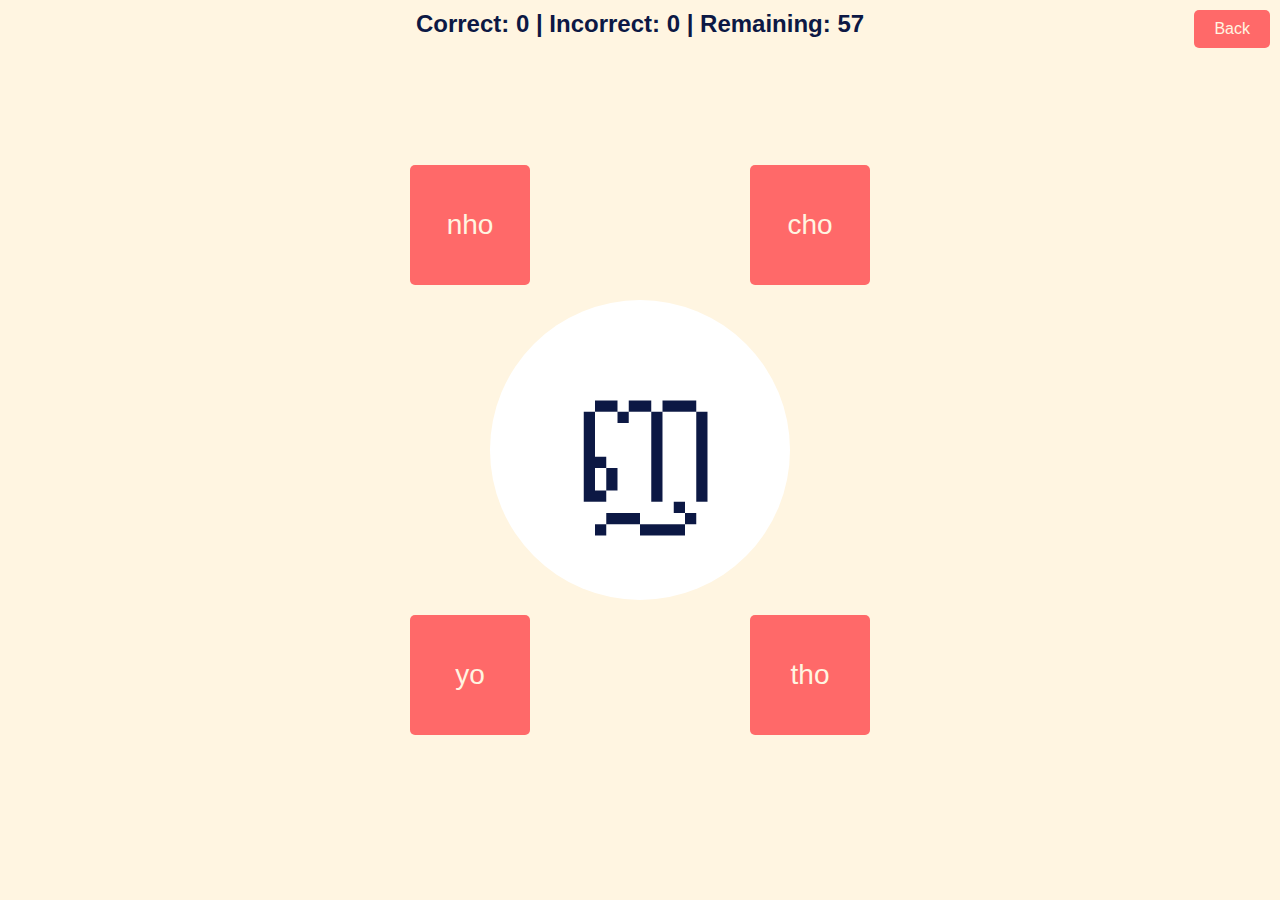
==== alpha-consonants/alpha-consonants.html @ 00d1ea9e "Folder Additions" ====
<!DOCTYPE html>
<html lang="en">
<head>
    <meta charset="UTF-8">
    <meta name="viewport" content="width=device-width, initial-scale=1.0">
    <title>Khmer Letter Game</title>
    <style>
        body {
            background-color: #FFF5E1;
            font-family: Arial, sans-serif;
            display: flex;
            justify-content: center;
            align-items: center;
            height: 100vh;
            margin: 0;
            overflow: hidden;
        }
        .container {
            position: relative;
            width: 500px;
            height: 500px;
        }
        .khmer-letter-container {
            position: absolute;
            top: 50%;
            left: 50%;
            transform: translate(-50%, -50%);
            width: 300px;
            height: 300px;
            background-color: white;
            border-radius: 50%;
            display: flex;
            justify-content: center;
            align-items: center;
        }
        .khmer-letter {
            font-size: 180px;
            color: #0C1844;
        }
        .option {
            position: absolute;
            width: 120px;
            height: 120px;
            padding: 10px;
            background-color: #FF6969;
            color: #FFF5E1;
            border: none;
            border-radius: 5px;
            cursor: pointer;
            transition: background-color 0.3s;
            font-size: 28px;
            display: flex;
            justify-content: center;
            align-items: center;
        }
        .option:hover {
            background-color: #C80036;
        }
        .option:nth-child(2) { top: -35px; left: 20px; }
        .option:nth-child(3) { top: -35px; right: 20px; }
        .option:nth-child(4) { bottom: -35px; left: 20px; }
        .option:nth-child(5) { bottom: -35px; right: 20px; }
        .result {
            position: absolute;
            top: 80%;
            left: 50%;
            transform: translate(-50%, -50%);
            font-size: 80px;
            display: none;
            color: #C80036;
            width: 100%; 
            text-align: center; 
        }
        .tracker {
            position: absolute;
            top: 10px;
            left: 50%;
            transform: translateX(-50%);
            font-size: 24px;
            color: #0C1844; 
            font-weight: bold;
        }
        .correct {
            background-color: #4CAF50 !important;
            color: white !important;
        }
        .back-button {
            position: absolute;
            top: 10px;
            right: 10px;
            padding: 10px 20px;
            background-color: #FF6969;
            color: #FFF5E1;
            text-decoration: none;
            border-radius: 5px;
            font-size: 16px;
            transition: background-color 0.3s;
        }
        .back-button:hover {
            background-color: #C80036;
        }
        @media (hover: none) {
            .option:hover {
                background-color: #FF6969;
            }
        }
    </style>
</head>
<body>
    <a href="../index.html" class="back-button">Back</a>
    <div class="tracker" id="tracker">Correct: 0 Incorrect: 0 Remaining: 0</div>
    <div class="container">
        <div class="khmer-letter-container">
            <div class="khmer-letter" id="khmerLetter"></div>
        </div>
        <button class="option" onclick="checkAnswer(this)"></button>
        <button class="option" onclick="checkAnswer(this)"></button>
        <button class="option" onclick="checkAnswer(this)"></button>
        <button class="option" onclick="checkAnswer(this)"></button>
        <div class="result" id="result"></div>
    </div>

    <script>
        let consonants = [];
        let currentConsonant;
        let correct = 0;
        let incorrect = 0;
        let remaining;
        let isWaitingForNextRound = false;

        // Load JSON data
        fetch('./khmer-consonant-list.JSON')  // Use a relative path
            .then(response => response.json())
            .then(data => {
                consonants = data;
                remaining = consonants.length;
                updateTracker();
                newRound();
            })
            .catch(error => {
                console.error('Error loading JSON:', error);
                alert('Failed to load consonant data. Please try refreshing the page.');
            });

        function updateTracker() {
            document.getElementById('tracker').textContent = `Correct: ${correct} | Incorrect: ${incorrect} | Remaining: ${remaining}`;
        }

        function newRound() {
            if (remaining === 0) {
                alert("Game Over! You've seen all the consonants.");
                return;
            }

            const index = Math.floor(Math.random() * consonants.length);
            currentConsonant = consonants[index];
            consonants.splice(index, 1);
            remaining--;

            document.getElementById('khmerLetter').textContent = currentConsonant.khmer;

            const options = [currentConsonant.phonetic];
            while (options.length < 4) {
                const randomPhonetic = consonants[Math.floor(Math.random() * consonants.length)].phonetic;
                if (!options.includes(randomPhonetic)) {
                    options.push(randomPhonetic);
                }
            }

            // Shuffle options
            options.sort(() => Math.random() - 0.5);

            // Set button text
            const buttons = document.querySelectorAll('.option');
            buttons.forEach((button, index) => {
                button.textContent = options[index];
            });

            updateTracker();
        }

        function checkAnswer(button) {
            if (isWaitingForNextRound) return; // Prevent multiple clicks while waiting

            const resultElement = document.getElementById('result');
            const buttons = document.querySelectorAll('.option');
            
            isWaitingForNextRound = true;
            
            if (button.textContent === currentConsonant.phonetic) {
                resultElement.innerHTML = '✓';
                correct++;
                button.classList.add('correct');
                playPronunciation(currentConsonant);
            } else {
                resultElement.innerHTML = '✗';
                incorrect++;
                // Highlight the correct answer
                buttons.forEach(btn => {
                    if (btn.textContent === currentConsonant.phonetic) {
                        btn.classList.add('correct');
                    }
                });
            }
            resultElement.style.display = 'block';
            updateTracker();
            
            // Disable all buttons after an answer is selected
            buttons.forEach(btn => btn.disabled = true);

            setTimeout(prepareNextRound, 1500);
        }

        function prepareNextRound() {
            const resultElement = document.getElementById('result');
            resultElement.style.display = 'none';
            
            const buttons = document.querySelectorAll('.option');
            buttons.forEach(btn => {
                btn.classList.remove('correct');
                btn.disabled = false;
                btn.blur();
            });

            isWaitingForNextRound = false;
            newRound();
        }

        function playPronunciation(consonant) {
            // This function is not defined in the provided code, so I'll leave it as is.
            // You might need to implement this function or adjust it according to your needs.
        }
    </script>
</body>
</html>
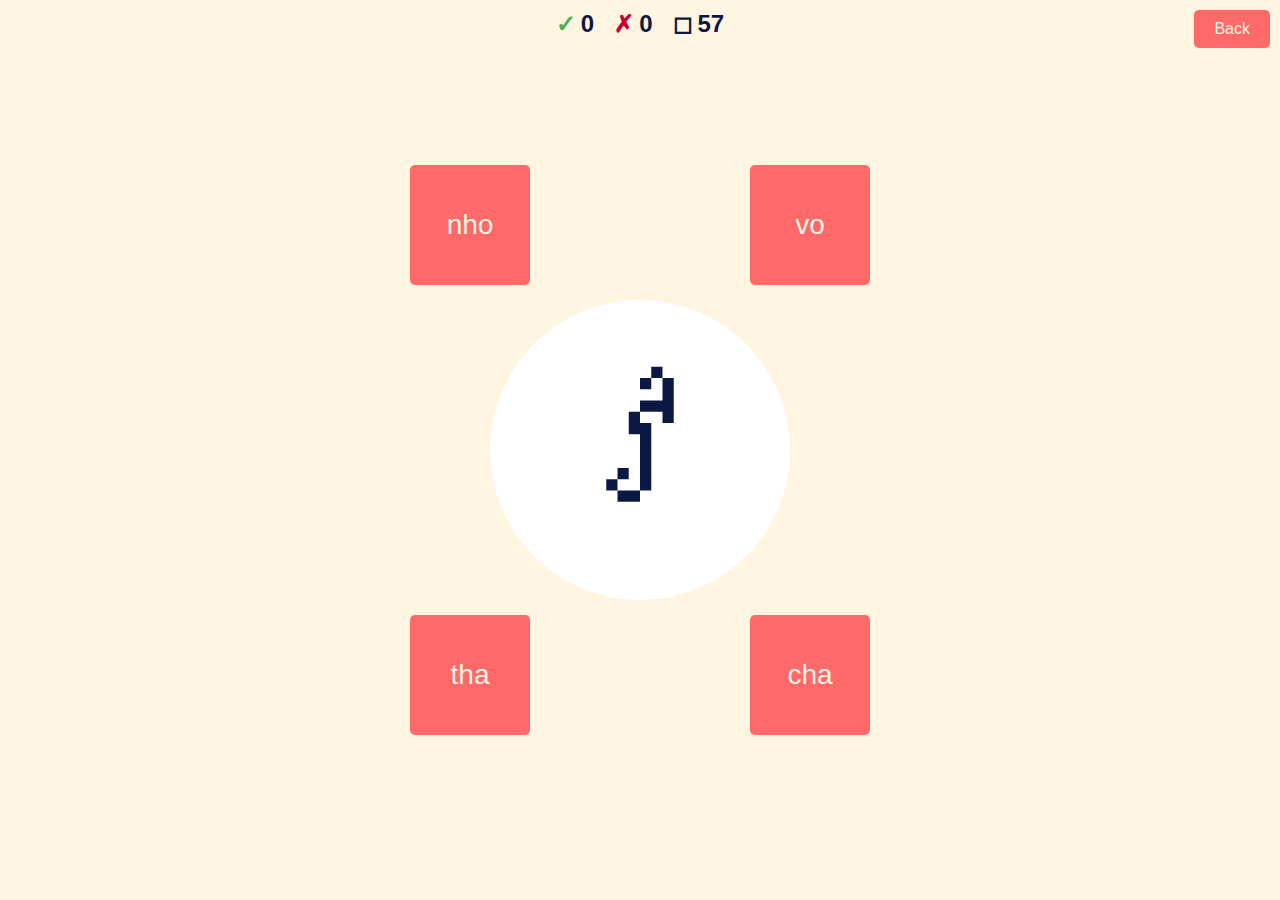
==== commit cddbb6f9: "Update alpha-consonants.html" ====
--- a/alpha-consonants/alpha-consonants.html
+++ b/alpha-consonants/alpha-consonants.html
@@ -79,10 +79,27 @@
             font-size: 24px;
             color: #0C1844; 
             font-weight: bold;
-        }
-        .correct {
-            background-color: #4CAF50 !important;
-            color: white !important;
+            display: flex;
+            gap: 20px;
+        }
+        .tracker span {
+            display: flex;
+            align-items: center;
+        }
+        .tracker span::before {
+            margin-right: 5px;
+        }
+        .correct::before {
+            content: '✓';
+            color: #4CAF50;
+        }
+        .incorrect::before {
+            content: '✗';
+            color: #C80036;
+        }
+        .remaining::before {
+            content: '◻';
+            color: #0C1844;
         }
         .back-button {
             position: absolute;
@@ -108,7 +125,11 @@
 </head>
 <body>
     <a href="../index.html" class="back-button">Back</a>
-    <div class="tracker" id="tracker">Correct: 0 Incorrect: 0 Remaining: 0</div>
+    <div class="tracker" id="tracker">
+        <span class="correct">0</span>
+        <span class="incorrect">0</span>
+        <span class="remaining">0</span>
+    </div>
     <div class="container">
         <div class="khmer-letter-container">
             <div class="khmer-letter" id="khmerLetter"></div>
@@ -143,7 +164,12 @@
             });
 
         function updateTracker() {
-            document.getElementById('tracker').textContent = `Correct: ${correct} | Incorrect: ${incorrect} | Remaining: ${remaining}`;
+            const trackerElement = document.getElementById('tracker');
+            trackerElement.innerHTML = `
+                <span class="correct">${correct}</span>
+                <span class="incorrect">${incorrect}</span>
+                <span class="remaining">${remaining}</span>
+            `;
         }
 
         function newRound() {
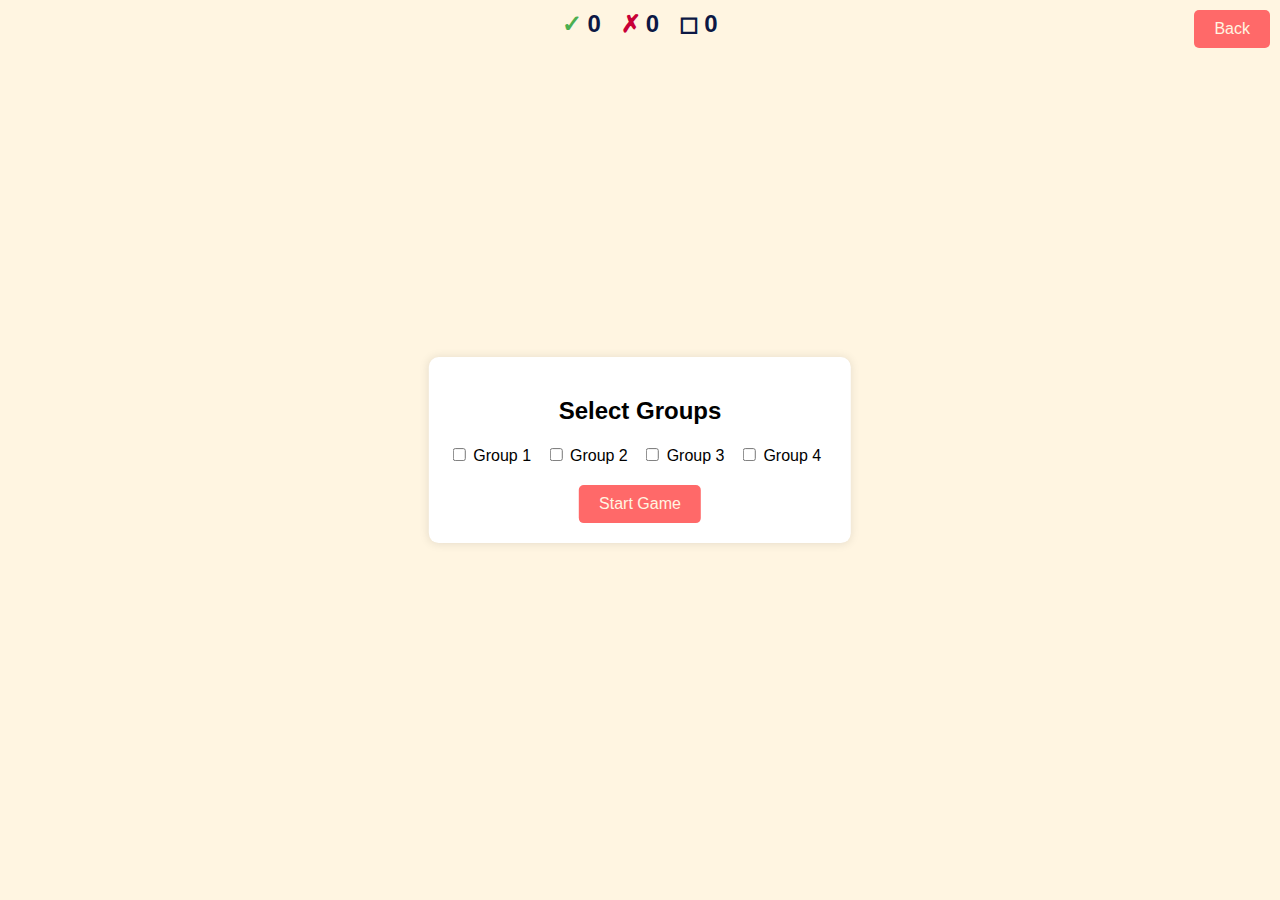
==== commit 62201d0d: "Added group section" ====
--- a/alpha-consonants/alpha-consonants.html
+++ b/alpha-consonants/alpha-consonants.html
@@ -116,6 +116,42 @@
         .back-button:hover {
             background-color: #C80036;
         }
+        .group-selection {
+            position: absolute;
+            top: 50%;
+            left: 50%;
+            transform: translate(-50%, -50%);
+            text-align: center;
+            background-color: white;
+            padding: 20px;
+            border-radius: 10px;
+            box-shadow: 0 0 10px rgba(0,0,0,0.1);
+        }
+        .group-selection label {
+            margin-right: 10px;
+        }
+        .start-button, .reset-button {
+            margin-top: 20px;
+            padding: 10px 20px;
+            background-color: #FF6969;
+            color: #FFF5E1;
+            border: none;
+            border-radius: 5px;
+            cursor: pointer;
+            font-size: 16px;
+            transition: background-color 0.3s;
+        }
+        .start-button:hover, .reset-button:hover {
+            background-color: #C80036;
+        }
+        .reset-button {
+            position: absolute;
+            top: 10px;
+            left: 10px;
+        }
+        .hidden {
+            display: none;
+        }
         @media (hover: none) {
             .option:hover {
                 background-color: #FF6969;
@@ -125,12 +161,23 @@
 </head>
 <body>
     <a href="../index.html" class="back-button">Back</a>
+    <button class="reset-button hidden" onclick="resetGame()">Reset</button>
     <div class="tracker" id="tracker">
         <span class="correct">0</span>
         <span class="incorrect">0</span>
         <span class="remaining">0</span>
     </div>
-    <div class="container">
+    <div class="group-selection" id="groupSelection">
+        <h2>Select Groups</h2>
+        <div>
+            <label><input type="checkbox" value="1"> Group 1</label>
+            <label><input type="checkbox" value="2"> Group 2</label>
+            <label><input type="checkbox" value="3"> Group 3</label>
+            <label><input type="checkbox" value="4"> Group 4</label>
+        </div>
+        <button class="start-button" onclick="startGame()">Start Game</button>
+    </div>
+    <div class="container hidden" id="gameContainer">
         <div class="khmer-letter-container">
             <div class="khmer-letter" id="khmerLetter"></div>
         </div>
@@ -143,6 +190,7 @@
 
     <script>
         let consonants = [];
+        let selectedConsonants = [];
         let currentConsonant;
         let correct = 0;
         let incorrect = 0;
@@ -150,18 +198,40 @@
         let isWaitingForNextRound = false;
 
         // Load JSON data
-        fetch('./khmer-consonant-list.JSON')  // Use a relative path
+        fetch('./khmer-consonant-list.JSON')
             .then(response => response.json())
             .then(data => {
                 consonants = data;
-                remaining = consonants.length;
-                updateTracker();
-                newRound();
             })
             .catch(error => {
                 console.error('Error loading JSON:', error);
                 alert('Failed to load consonant data. Please try refreshing the page.');
             });
+
+        function startGame() {
+            const selectedGroups = Array.from(document.querySelectorAll('input[type="checkbox"]:checked')).map(cb => cb.value);
+            if (selectedGroups.length === 0) {
+                alert("Please select at least one group.");
+                return;
+            }
+            selectedConsonants = consonants.filter(c => selectedGroups.includes(c.group.toString()));
+            remaining = selectedConsonants.length;
+            document.getElementById('groupSelection').classList.add('hidden');
+            document.getElementById('gameContainer').classList.remove('hidden');
+            document.querySelector('.reset-button').classList.remove('hidden');
+            updateTracker();
+            newRound();
+        }
+
+        function resetGame() {
+            document.getElementById('groupSelection').classList.remove('hidden');
+            document.getElementById('gameContainer').classList.add('hidden');
+            document.querySelector('.reset-button').classList.add('hidden');
+            correct = 0;
+            incorrect = 0;
+            remaining = 0;
+            updateTracker();
+        }
 
         function updateTracker() {
             const trackerElement = document.getElementById('tracker');
@@ -175,38 +245,39 @@
         function newRound() {
             if (remaining === 0) {
                 alert("Game Over! You've seen all the consonants.");
+                resetGame();
                 return;
             }
 
-            const index = Math.floor(Math.random() * consonants.length);
-            currentConsonant = consonants[index];
-            consonants.splice(index, 1);
+            const index = Math.floor(Math.random() * selectedConsonants.length);
+            currentConsonant = selectedConsonants[index];
+            selectedConsonants.splice(index, 1);
             remaining--;
 
             document.getElementById('khmerLetter').textContent = currentConsonant.khmer;
 
             const options = [currentConsonant.phonetic];
             while (options.length < 4) {
-                const randomPhonetic = consonants[Math.floor(Math.random() * consonants.length)].phonetic;
-                if (!options.includes(randomPhonetic)) {
-                    options.push(randomPhonetic);
+                const randomConsonant = consonants[Math.floor(Math.random() * consonants.length)];
+                if (!options.includes(randomConsonant.phonetic)) {
+                    options.push(randomConsonant.phonetic);
                 }
             }
 
-            // Shuffle options
             options.sort(() => Math.random() - 0.5);
 
-            // Set button text
             const buttons = document.querySelectorAll('.option');
             buttons.forEach((button, index) => {
                 button.textContent = options[index];
+                button.disabled = false;
+                button.classList.remove('correct');
             });
 
             updateTracker();
         }
 
         function checkAnswer(button) {
-            if (isWaitingForNextRound) return; // Prevent multiple clicks while waiting
+            if (isWaitingForNextRound) return;
 
             const resultElement = document.getElementById('result');
             const buttons = document.querySelectorAll('.option');
@@ -217,11 +288,9 @@
                 resultElement.innerHTML = '✓';
                 correct++;
                 button.classList.add('correct');
-                playPronunciation(currentConsonant);
             } else {
                 resultElement.innerHTML = '✗';
                 incorrect++;
-                // Highlight the correct answer
                 buttons.forEach(btn => {
                     if (btn.textContent === currentConsonant.phonetic) {
                         btn.classList.add('correct');
@@ -231,7 +300,6 @@
             resultElement.style.display = 'block';
             updateTracker();
             
-            // Disable all buttons after an answer is selected
             buttons.forEach(btn => btn.disabled = true);
 
             setTimeout(prepareNextRound, 1500);
@@ -251,11 +319,6 @@
             isWaitingForNextRound = false;
             newRound();
         }
-
-        function playPronunciation(consonant) {
-            // This function is not defined in the provided code, so I'll leave it as is.
-            // You might need to implement this function or adjust it according to your needs.
-        }
     </script>
 </body>
 </html>
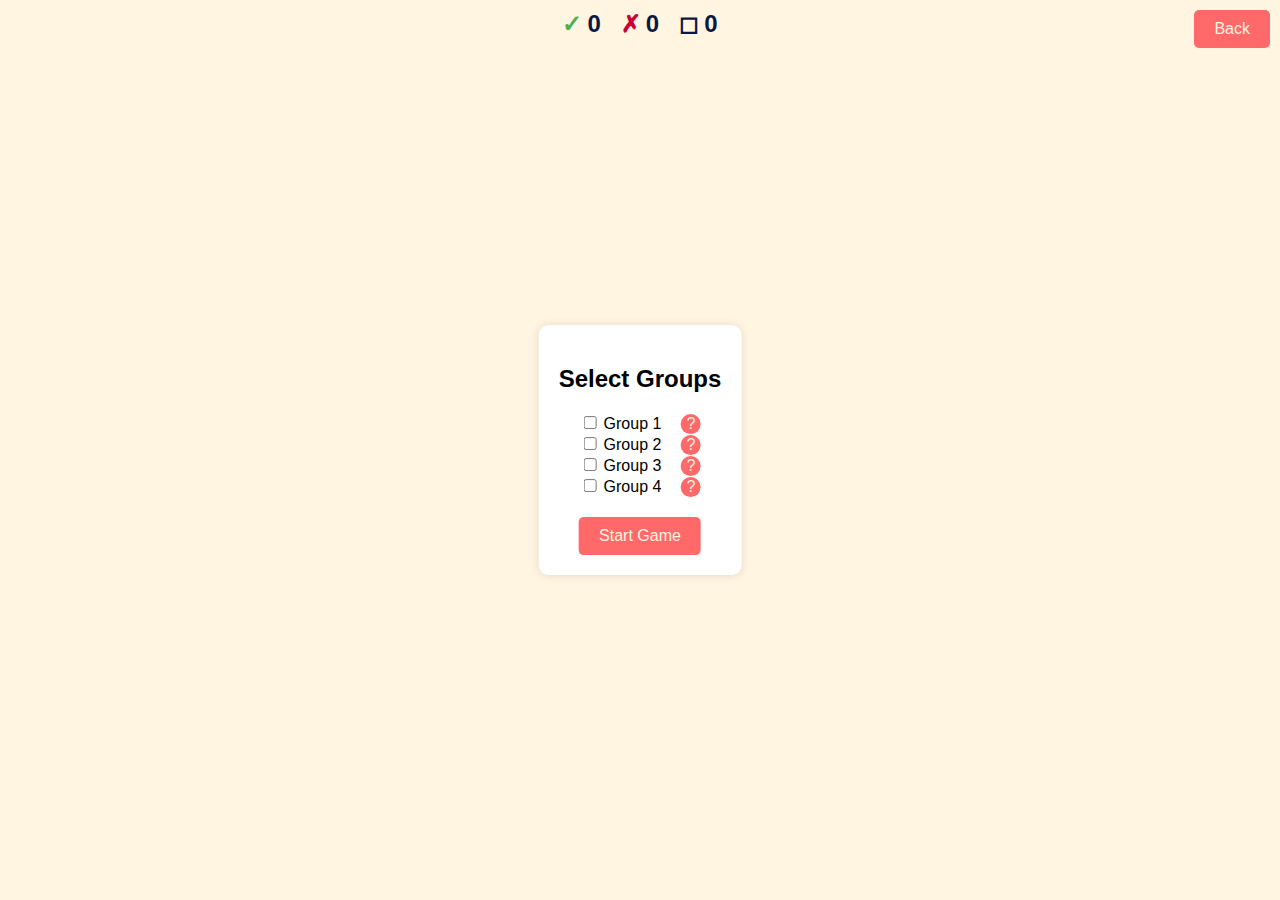
==== commit 92651371: "Update alpha-consonants.html" ====
--- a/alpha-consonants/alpha-consonants.html
+++ b/alpha-consonants/alpha-consonants.html
@@ -129,6 +129,43 @@
         }
         .group-selection label {
             margin-right: 10px;
+        }
+        .group-info {
+            display: inline-block;
+            width: 20px;
+            height: 20px;
+            line-height: 20px;
+            text-align: center;
+            background-color: #FF6969;
+            color: #FFF5E1;
+            border-radius: 50%;
+            cursor: pointer;
+            margin-left: 5px;
+        }
+        .popup {
+            display: none;
+            position: fixed;
+            top: 50%;
+            left: 50%;
+            transform: translate(-50%, -50%);
+            background-color: white;
+            padding: 20px;
+            border-radius: 10px;
+            box-shadow: 0 0 10px rgba(0,0,0,0.2);
+            z-index: 1000;
+            max-width: 80%;
+            max-height: 80%;
+            overflow-y: auto;
+        }
+        .popup-content {
+            margin-bottom: 20px;
+        }
+        .close-popup {
+            position: absolute;
+            top: 10px;
+            right: 10px;
+            cursor: pointer;
+            font-size: 20px;
         }
         .start-button, .reset-button {
             margin-top: 20px;
@@ -171,11 +208,25 @@
         <h2>Select Groups</h2>
         <div>
             <label><input type="checkbox" value="1"> Group 1</label>
+            <span class="group-info" onclick="showGroupInfo(1)">?</span>
+        </div>
+        <div>
             <label><input type="checkbox" value="2"> Group 2</label>
+            <span class="group-info" onclick="showGroupInfo(2)">?</span>
+        </div>
+        <div>
             <label><input type="checkbox" value="3"> Group 3</label>
+            <span class="group-info" onclick="showGroupInfo(3)">?</span>
+        </div>
+        <div>
             <label><input type="checkbox" value="4"> Group 4</label>
+            <span class="group-info" onclick="showGroupInfo(4)">?</span>
         </div>
         <button class="start-button" onclick="startGame()">Start Game</button>
+    </div>
+    <div id="popup" class="popup">
+        <span class="close-popup" onclick="closePopup()">&times;</span>
+        <div id="popupContent" class="popup-content"></div>
     </div>
     <div class="container hidden" id="gameContainer">
         <div class="khmer-letter-container">
@@ -319,6 +370,25 @@
             isWaitingForNextRound = false;
             newRound();
         }
+
+        function showGroupInfo(group) {
+            const popup = document.getElementById('popup');
+            const popupContent = document.getElementById('popupContent');
+            const groupConsonants = consonants.filter(c => c.group.toString() === group.toString());
+            
+            let content = `<h3>Group ${group} Consonants</h3><ul>`;
+            groupConsonants.forEach(consonant => {
+                content += `<li>${consonant.khmer} - ${consonant.phonetic}</li>`;
+            });
+            content += '</ul>';
+            
+            popupContent.innerHTML = content;
+            popup.style.display = 'block';
+        }
+
+        function closePopup() {
+            document.getElementById('popup').style.display = 'none';
+        }
     </script>
 </body>
 </html>
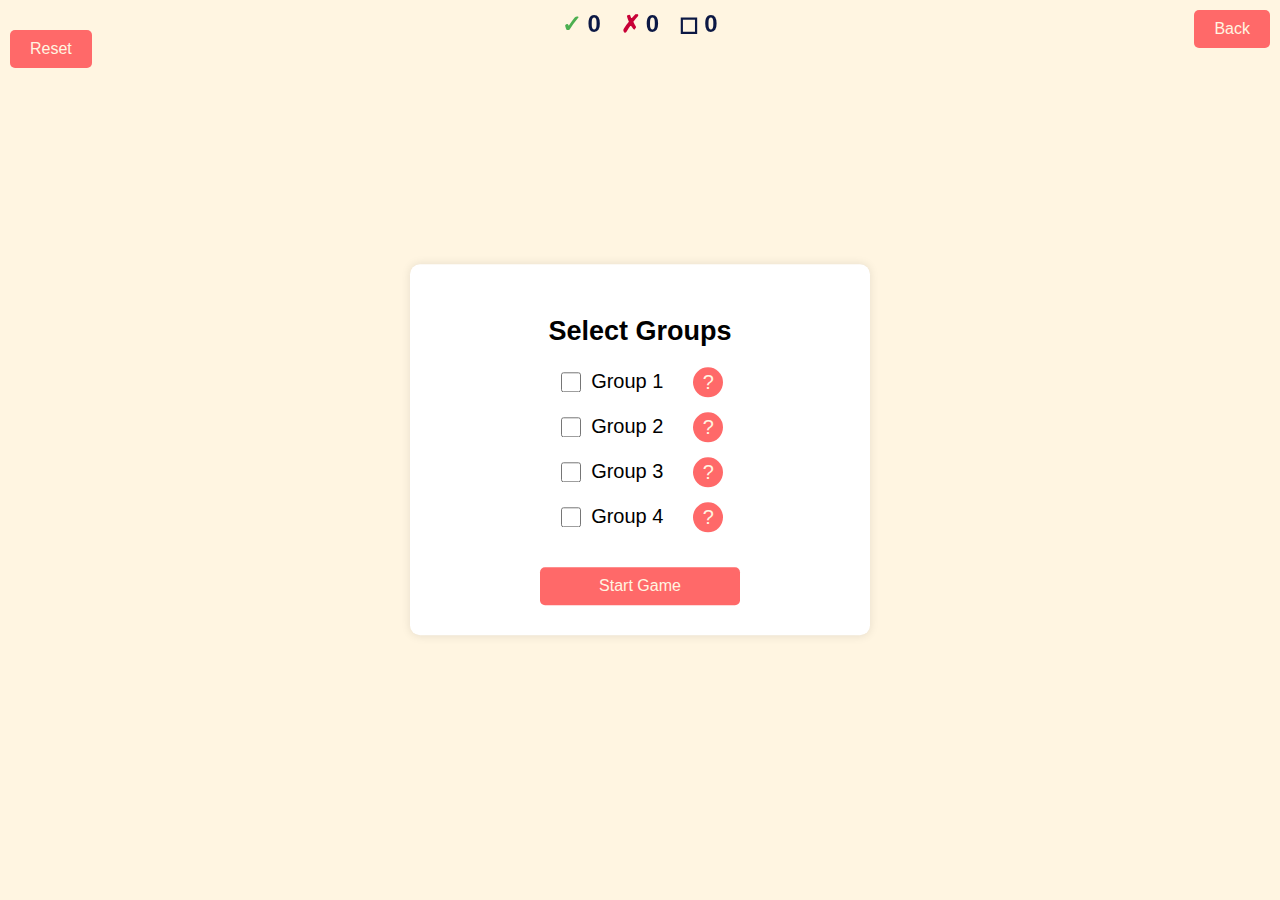
==== commit 0a030b73: "Update alpha-consonants.html" ====
--- a/alpha-consonants/alpha-consonants.html
+++ b/alpha-consonants/alpha-consonants.html
@@ -52,6 +52,7 @@
             display: flex;
             justify-content: center;
             align-items: center;
+            box-shadow: 2px 2px 5px rgba(0, 0, 0, 0.2);
         }
         .option:hover {
             background-color: #C80036;
@@ -123,24 +124,43 @@
             transform: translate(-50%, -50%);
             text-align: center;
             background-color: white;
-            padding: 20px;
+            padding: 30px;
             border-radius: 10px;
             box-shadow: 0 0 10px rgba(0,0,0,0.1);
+            font-size: 18px;
+            width: 90%; /* Increased width */
+            max-width: 400px; /* Added max-width for larger screens */
+        }
+        .group-selection h2 {
+            margin-bottom: 20px;
+        }
+        .group-selection div {
+            margin-bottom: 15px; /* Increased vertical spacing */
         }
         .group-selection label {
-            margin-right: 10px;
+            display: inline-block;
+            margin-right: 15px;
+            font-size: 20px;
+        }
+        .group-selection input[type="checkbox"] {
+            width: 20px;
+            height: 20px;
+            margin-right: 5px;
+            vertical-align: middle;
         }
         .group-info {
             display: inline-block;
-            width: 20px;
-            height: 20px;
-            line-height: 20px;
+            width: 30px;
+            height: 30px;
+            line-height: 30px;
             text-align: center;
             background-color: #FF6969;
             color: #FFF5E1;
             border-radius: 50%;
             cursor: pointer;
-            margin-left: 5px;
+            margin-left: 10px;
+            font-size: 20px;
+            vertical-align: middle;
         }
         .popup {
             display: none;
@@ -149,23 +169,43 @@
             left: 50%;
             transform: translate(-50%, -50%);
             background-color: white;
-            padding: 20px;
+            padding: 30px;
             border-radius: 10px;
             box-shadow: 0 0 10px rgba(0,0,0,0.2);
             z-index: 1000;
             max-width: 80%;
             max-height: 80%;
             overflow-y: auto;
+            font-size: 18px;
         }
         .popup-content {
             margin-bottom: 20px;
+        }
+        .popup-content h3 {
+            font-size: 24px;
+            margin-bottom: 15px;
+        }
+        .popup-content ul {
+            list-style-type: none;
+            padding: 0;
+        }
+        .popup-content li {
+            margin-bottom: 10px;
         }
         .close-popup {
             position: absolute;
             top: 10px;
             right: 10px;
             cursor: pointer;
+            font-size: 30px;
+            color: #FF6969;
+        }
+        .start-button {
+            margin-top: 30px;
+            padding: 15px 30px;
             font-size: 20px;
+            width: 100%; /* Make button full width */
+            max-width: 200px; /* Limit button width on larger screens */
         }
         .start-button, .reset-button {
             margin-top: 20px;
@@ -194,15 +234,54 @@
                 background-color: #FF6969;
             }
         }
+        .top-bar {
+            position: fixed;
+            top: 0;
+            left: 0;
+            right: 0;
+            display: flex;
+            justify-content: space-between;
+            align-items: center;
+            padding: 10px;
+            background-color: rgba(255, 245, 225, 0.9);
+            z-index: 100;
+        }
+        .reset-button, .back-button {
+            padding: 10px 20px;
+            background-color: #FF6969;
+            color: #FFF5E1;
+            border: none;
+            border-radius: 5px;
+            cursor: pointer;
+            font-size: 16px;
+            transition: background-color 0.3s;
+            text-decoration: none;
+        }
+        .reset-button:hover, .back-button:hover {
+            background-color: #C80036;
+        }
+        .tracker {
+            font-size: 24px;
+            color: #0C1844; 
+            font-weight: bold;
+            display: flex;
+            gap: 20px;
+        }
+        .option {
+            /* ... (existing styles) ... */
+            box-shadow: 2px 2px 5px rgba(0, 0, 0, 0.2);
+        }
     </style>
 </head>
 <body>
-    <a href="../index.html" class="back-button">Back</a>
-    <button class="reset-button hidden" onclick="resetGame()">Reset</button>
-    <div class="tracker" id="tracker">
-        <span class="correct">0</span>
-        <span class="incorrect">0</span>
-        <span class="remaining">0</span>
+    <div class="top-bar">
+        <button class="reset-button" onclick="resetGame()">Reset</button>
+        <div class="tracker" id="tracker">
+            <span class="correct">0</span>
+            <span class="incorrect">0</span>
+            <span class="remaining">0</span>
+        </div>
+        <a href="../index.html" class="back-button">Back</a>
     </div>
     <div class="group-selection" id="groupSelection">
         <h2>Select Groups</h2>
@@ -378,7 +457,7 @@
             
             let content = `<h3>Group ${group} Consonants</h3><ul>`;
             groupConsonants.forEach(consonant => {
-                content += `<li>${consonant.khmer} - ${consonant.phonetic}</li>`;
+                content += `<li><strong>${consonant.khmer}</strong> - ${consonant.phonetic}</li>`;
             });
             content += '</ul>';
             
